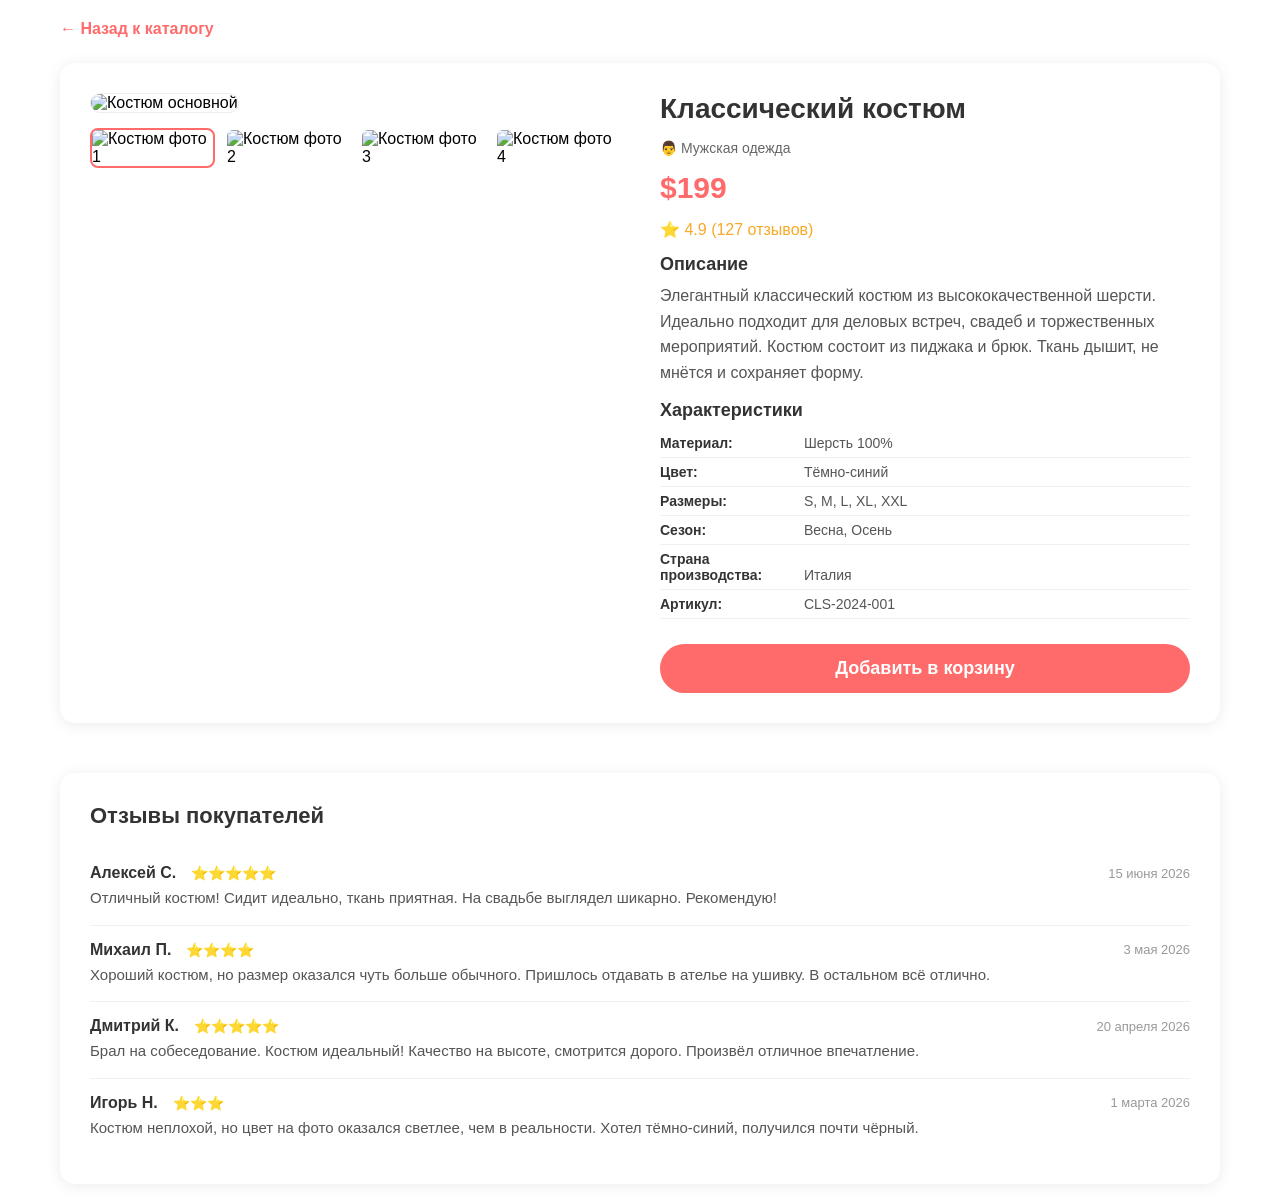
==== product.html @ 4b59ba64 "Добавлена страница детального просмотра товара" ====
<!DOCTYPE html>
<html lang="ru">
<head>
    <meta charset="UTF-8">
    <meta name="viewport" content="width=device-width, initial-scale=1.0">
    <title>Детальный просмотр — Онлайн-бутик одежды</title>
    <link rel="stylesheet" href="style.css">
</head>
<body>
    <div class="container">
        <!-- Навигация назад -->
        <a href="index.html" class="back-link">← Назад к каталогу</a>

        <!-- Товар: Костюм -->
        <div class="product-detail">
            <!-- Галерея изображений -->
            <div class="gallery">
                <div class="main-image">
                    <img src="https://via.placeholder.com/500x500/2c3e50/ffffff?text=Костюм+основной" alt="Костюм основной">
                </div>
                <div class="thumbnails">
                    <img src="https://via.placeholder.com/100x100/2c3e50/ffffff?text=Фото+1" alt="Костюм фото 1" class="thumbnail active">
                    <img src="https://via.placeholder.com/100x100/34495e/ffffff?text=Фото+2" alt="Костюм фото 2" class="thumbnail">
                    <img src="https://via.placeholder.com/100x100/1a252f/ffffff?text=Фото+3" alt="Костюм фото 3" class="thumbnail">
                    <img src="https://via.placeholder.com/100x100/4a6b8a/ffffff?text=Фото+4" alt="Костюм фото 4" class="thumbnail">
                </div>
            </div>

            <!-- Информация о товаре -->
            <div class="product-info">
                <h1>Классический костюм</h1>
                <p class="product-category">👨 Мужская одежда</p>
                <p class="product-price">$199</p>
                <p class="product-rating">⭐ 4.9 (127 отзывов)</p>

                <div class="product-description">
                    <h3>Описание</h3>
                    <p>Элегантный классический костюм из высококачественной шерсти. Идеально подходит для деловых встреч, свадеб и торжественных мероприятий. Костюм состоит из пиджака и брюк. Ткань дышит, не мнётся и сохраняет форму.</p>
                </div>

                <div class="product-characters">
                    <h3>Характеристики</h3>
                    <ul>
                        <li><span>Материал:</span> Шерсть 100%</li>
                        <li><span>Цвет:</span> Тёмно-синий</li>
                        <li><span>Размеры:</span> S, M, L, XL, XXL</li>
                        <li><span>Сезон:</span> Весна, Осень</li>
                        <li><span>Страна производства:</span> Италия</li>
                        <li><span>Артикул:</span> CLS-2024-001</li>
                    </ul>
                </div>

                <button class="btn-buy">Добавить в корзину</button>
            </div>
        </div>

        <!-- Раздел отзывов -->
        <div class="reviews-section">
            <h2>Отзывы покупателей</h2>

            <div class="review">
                <div class="review-header">
                    <span class="review-author">Алексей С.</span>
                    <span class="review-rating">⭐⭐⭐⭐⭐</span>
                    <span class="review-date">15 июня 2026</span>
                </div>
                <p class="review-text">Отличный костюм! Сидит идеально, ткань приятная. На свадьбе выглядел шикарно. Рекомендую!</p>
            </div>

            <div class="review">
                <div class="review-header">
                    <span class="review-author">Михаил П.</span>
                    <span class="review-rating">⭐⭐⭐⭐</span>
                    <span class="review-date">3 мая 2026</span>
                </div>
                <p class="review-text">Хороший костюм, но размер оказался чуть больше обычного. Пришлось отдавать в ателье на ушивку. В остальном всё отлично.</p>
            </div>

            <div class="review">
                <div class="review-header">
                    <span class="review-author">Дмитрий К.</span>
                    <span class="review-rating">⭐⭐⭐⭐⭐</span>
                    <span class="review-date">20 апреля 2026</span>
                </div>
                <p class="review-text">Брал на собеседование. Костюм идеальный! Качество на высоте, смотрится дорого. Произвёл отличное впечатление.</p>
            </div>

            <div class="review">
                <div class="review-header">
                    <span class="review-author">Игорь Н.</span>
                    <span class="review-rating">⭐⭐⭐</span>
                    <span class="review-date">1 марта 2026</span>
                </div>
                <p class="review-text">Костюм неплохой, но цвет на фото оказался светлее, чем в реальности. Хотел тёмно-синий, получился почти чёрный.</p>
            </div>
        </div>
    </div>
</body>
</html>
---- style.css ----
* {
    margin: 0;
    padding: 0;
    box-sizing: border-box;
    font-family: Arial, sans-serif;
}

.container {
    max-width: 1200px;
    margin: 0 auto;
    padding: 20px;
}

h1 {
    text-align: center;
    margin-bottom: 30px;
    color: #333;
}

/* Поле поиска */
.search-input {
    width: 100%;
    padding: 12px 20px;
    font-size: 16px;
    border: 2px solid #ddd;
    border-radius: 25px;
    margin-bottom: 30px;
    outline: none;
    transition: border 0.3s;
}

.search-input:focus {
    border-color: #ff6b6b;
}

/* Контейнер с товарами */
#itemsContainer {
    display: grid;
    grid-template-columns: repeat(auto-fill, minmax(250px, 1fr));
    gap: 25px;
    margin-bottom: 40px;
}

/* Карточка товара */
.item {
    background: #f9f9f9;
    border-radius: 10px;
    padding: 20px;
    box-shadow: 0 2px 8px rgba(0,0,0,0.1);
    transition: transform 0.3s, box-shadow 0.3s;
}

.item:hover {
    transform: translateY(-5px);
    box-shadow: 0 4px 15px rgba(0,0,0,0.15);
}

.item h3 {
    font-size: 20px;
    color: #333;
    margin-bottom: 8px;
}

.item .category {
    font-size: 14px;
    color: #666;
    margin-bottom: 8px;
}

.item .price {
    font-size: 22px;
    font-weight: bold;
    color: #ff6b6b;
    margin-bottom: 5px;
}

.item .rating {
    font-size: 16px;
    color: #f9a825;
}

/* Пагинация */
.pagination {
    display: flex;
    justify-content: center;
    gap: 10px;
}

.page-btn {
    padding: 10px 20px;
    font-size: 16px;
    border: 2px solid #ddd;
    border-radius: 8px;
    background: white;
    color: #333;
    cursor: pointer;
    transition: all 0.3s;
}

.page-btn:hover {
    background: #ff6b6b;
    color: white;
    border-color: #ff6b6b;
}

.page-btn:active {
    transform: scale(0.95);
}
/* ===== КНОПКА ПОДРОБНЕЕ ===== */
.btn-detail {
    display: inline-block;
    margin-top: 12px;
    padding: 8px 18px;
    background: #2c3e50;
    color: white;
    border-radius: 20px;
    text-decoration: none;
    font-size: 14px;
    transition: background 0.3s;
    text-align: center;
}

.btn-detail:hover {
    background: #1a252f;
}

/* ===== СТРАНИЦА ДЕТАЛЬНОГО ПРОСМОТРА ===== */
.back-link {
    display: inline-block;
    margin-bottom: 25px;
    color: #ff6b6b;
    text-decoration: none;
    font-size: 16px;
    font-weight: bold;
    transition: color 0.3s;
}

.back-link:hover {
    color: #e55a5a;
    text-decoration: underline;
}

.product-detail {
    display: grid;
    grid-template-columns: 1fr 1fr;
    gap: 40px;
    margin-bottom: 50px;
    background: #fff;
    padding: 30px;
    border-radius: 15px;
    box-shadow: 0 2px 15px rgba(0,0,0,0.08);
}

.gallery {
    display: flex;
    flex-direction: column;
    gap: 15px;
}

.main-image img {
    width: 100%;
    height: auto;
    border-radius: 10px;
    border: 1px solid #eee;
}

.thumbnails {
    display: grid;
    grid-template-columns: repeat(4, 1fr);
    gap: 10px;
}

.thumbnail {
    width: 100%;
    height: auto;
    border-radius: 8px;
    border: 2px solid transparent;
    cursor: pointer;
    transition: border 0.3s, transform 0.3s;
}

.thumbnail:hover {
    border-color: #ff6b6b;
    transform: scale(1.05);
}

.thumbnail.active {
    border-color: #ff6b6b;
}

.product-info {
    display: flex;
    flex-direction: column;
    gap: 15px;
}

.product-info h1 {
    font-size: 28px;
    color: #333;
    margin: 0;
    text-align: left;
}

.product-category {
    font-size: 14px;
    color: #666;
}

.product-price {
    font-size: 30px;
    font-weight: bold;
    color: #ff6b6b;
}

.product-rating {
    font-size: 16px;
    color: #f9a825;
}

.product-description h3,
.product-characters h3 {
    font-size: 18px;
    color: #333;
    margin-bottom: 8px;
}

.product-description p {
    color: #555;
    line-height: 1.6;
}

.product-characters ul {
    list-style: none;
    padding: 0;
}

.product-characters ul li {
    padding: 6px 0;
    border-bottom: 1px solid #f0f0f0;
    font-size: 14px;
    color: #555;
}

.product-characters ul li span {
    font-weight: bold;
    color: #333;
    display: inline-block;
    width: 140px;
}

.btn-buy {
    padding: 14px 30px;
    background: #ff6b6b;
    color: white;
    border: none;
    border-radius: 25px;
    font-size: 18px;
    font-weight: bold;
    cursor: pointer;
    transition: background 0.3s, transform 0.2s;
    margin-top: 10px;
    width: 100%;
}

.btn-buy:hover {
    background: #e55a5a;
    transform: scale(1.02);
}

.btn-buy:active {
    transform: scale(0.98);
}

.reviews-section {
    background: #fff;
    padding: 30px;
    border-radius: 15px;
    box-shadow: 0 2px 15px rgba(0,0,0,0.08);
}

.reviews-section h2 {
    font-size: 22px;
    color: #333;
    margin-bottom: 20px;
    text-align: left;
}

.review {
    padding: 15px 0;
    border-bottom: 1px solid #f0f0f0;
}

.review:last-child {
    border-bottom: none;
}

.review-header {
    display: flex;
    align-items: center;
    gap: 15px;
    flex-wrap: wrap;
    margin-bottom: 5px;
}

.review-author {
    font-weight: bold;
    color: #333;
    font-size: 16px;
}

.review-rating {
    color: #f9a825;
    font-size: 14px;
}

.review-date {
    color: #999;
    font-size: 13px;
    margin-left: auto;
}

.review-text {
    color: #555;
    line-height: 1.5;
    font-size: 15px;
}

/* Адаптив */
@media (max-width: 768px) {
    .product-detail {
        grid-template-columns: 1fr;
        gap: 20px;
        padding: 20px;
    }

    .thumbnails {
        grid-template-columns: repeat(4, 1fr);
    }

    .product-info h1 {
        font-size: 22px;
    }

    .review-header {
        flex-direction: column;
        align-items: flex-start;
        gap: 5px;
    }

    .review-date {
        margin-left: 0;
    }
}

@media (max-width: 480px) {
    .thumbnails {
        grid-template-columns: repeat(2, 1fr);
    }

    .product-characters ul li span {
        width: 100px;
    }
}
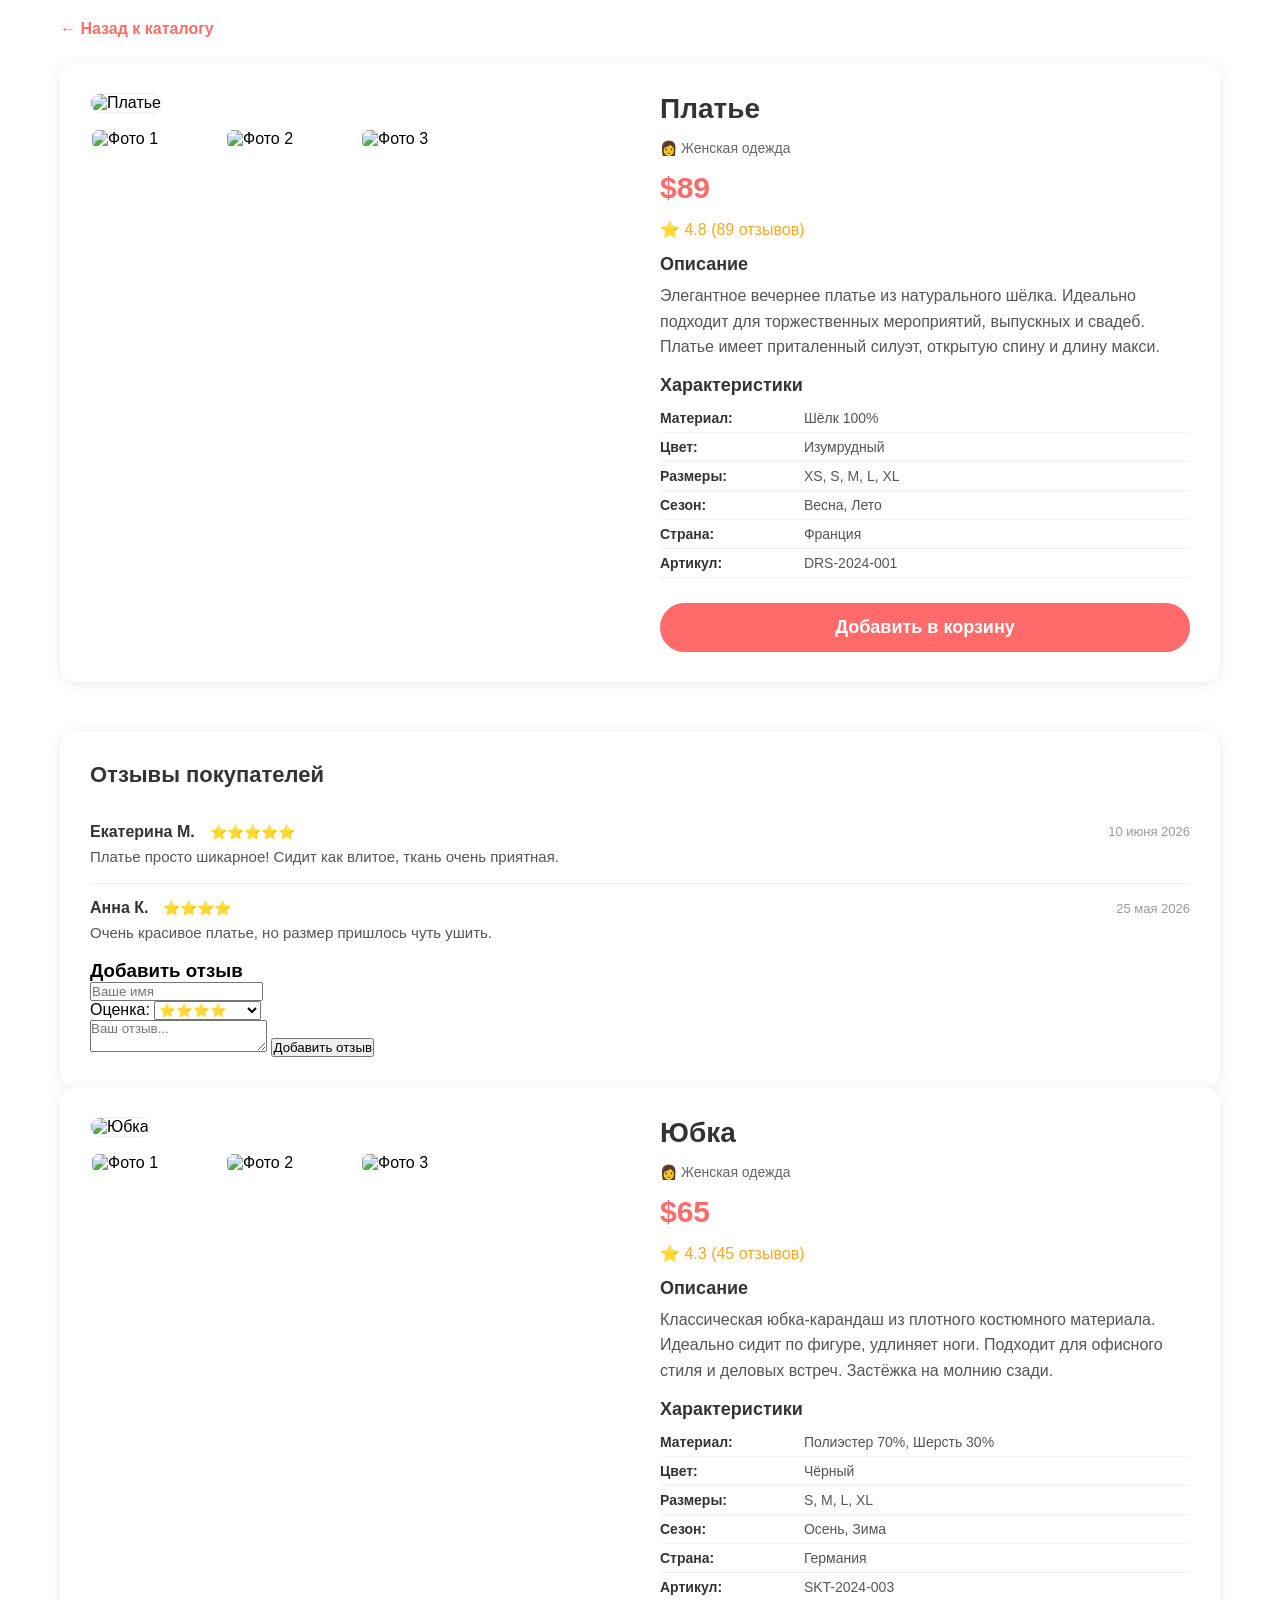
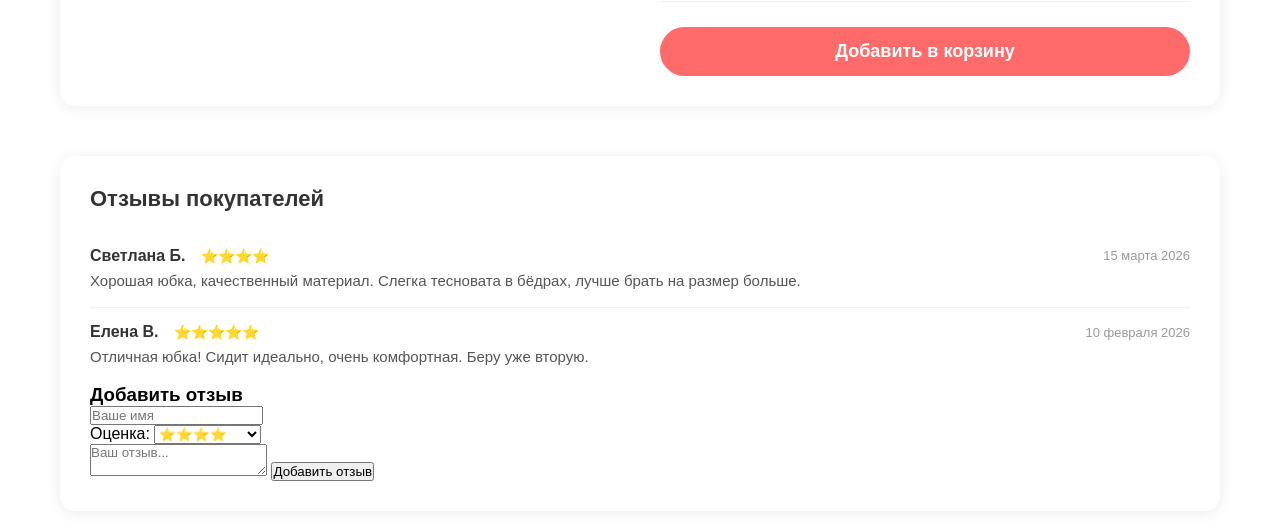
==== commit 41060764: "Update product.html Добавлена интерактивность: клик по миниатюрам меняет фото, добавлены реальные из" ====
--- a/product.html
+++ b/product.html
@@ -11,33 +11,254 @@
         <!-- Навигация назад -->
         <a href="index.html" class="back-link">← Назад к каталогу</a>
 
-        <!-- Товар: Костюм -->
-        <div class="product-detail">
-            <!-- Галерея изображений -->
+        <!-- ====== ТОВАР 1: ПЛАТЬЕ ====== -->
+        <div id="product1" class="product-detail">
             <div class="gallery">
                 <div class="main-image">
-                    <img src="https://via.placeholder.com/500x500/2c3e50/ffffff?text=Костюм+основной" alt="Костюм основной">
+                     <img src="images/platye-1.jpg" alt="Платье" id="mainImage1">
+    </div>
+    <div class="thumbnails">
+        <img src="images/platye-2.jpg" alt="Фото 1" class="thumbnail" data-main="images/platye-1.jpg">
+        <img src="images/platye-3.jpg" alt="Фото 2" class="thumbnail" data-main="images/platye-3.jpg">
+        <img src="images/platye-4.jpg" alt="Фото 3" class="thumbnail" data-main="images/platye-4.jpg">
+    </div>
+</div>
+            <div class="product-info">
+                <h1>Платье</h1>
+                <p class="product-category">👩 Женская одежда</p>
+                <p class="product-price">$89</p>
+                <p class="product-rating">⭐ 4.8 (89 отзывов)</p>
+                <div class="product-description">
+                    <h3>Описание</h3>
+                    <p>Элегантное вечернее платье из натурального шёлка. Идеально подходит для торжественных мероприятий, выпускных и свадеб. Платье имеет приталенный силуэт, открытую спину и длину макси.</p>
+                </div>
+                <div class="product-characters">
+                    <h3>Характеристики</h3>
+                    <ul>
+                        <li><span>Материал:</span> Шёлк 100%</li>
+                        <li><span>Цвет:</span> Изумрудный</li>
+                        <li><span>Размеры:</span> XS, S, M, L, XL</li>
+                        <li><span>Сезон:</span> Весна, Лето</li>
+                        <li><span>Страна:</span> Франция</li>
+                        <li><span>Артикул:</span> DRS-2024-001</li>
+                    </ul>
+                </div>
+                <button class="btn-buy">Добавить в корзину</button>
+            </div>
+        </div>
+
+        <!-- ====== ОТЗЫВЫ ДЛЯ ПЛАТЬЯ ====== -->
+        <div id="reviews1" class="reviews-section">
+            <h2>Отзывы покупателей</h2>
+            <div id="reviewsContainer1">
+                <div class="review">
+                    <div class="review-header">
+                        <span class="review-author">Екатерина М.</span>
+                        <span class="review-rating">⭐⭐⭐⭐⭐</span>
+                        <span class="review-date">10 июня 2026</span>
+                    </div>
+                    <p class="review-text">Платье просто шикарное! Сидит как влитое, ткань очень приятная.</p>
+                </div>
+                <div class="review">
+                    <div class="review-header">
+                        <span class="review-author">Анна К.</span>
+                        <span class="review-rating">⭐⭐⭐⭐</span>
+                        <span class="review-date">25 мая 2026</span>
+                    </div>
+                    <p class="review-text">Очень красивое платье, но размер пришлось чуть ушить.</p>
+                </div>
+            </div>
+            <!-- Форма добавления отзыва -->
+            <div class="review-form">
+                <h3>Добавить отзыв</h3>
+                <input type="text" id="reviewAuthor1" placeholder="Ваше имя" class="review-input">
+                <div class="rating-select">
+                    <span>Оценка: </span>
+                    <select id="reviewRating1" class="review-select">
+                        <option value="⭐">⭐</option>
+                        <option value="⭐⭐">⭐⭐</option>
+                        <option value="⭐⭐⭐">⭐⭐⭐</option>
+                        <option value="⭐⭐⭐⭐" selected>⭐⭐⭐⭐</option>
+                        <option value="⭐⭐⭐⭐⭐">⭐⭐⭐⭐⭐</option>
+                    </select>
+                </div>
+                <textarea id="reviewText1" placeholder="Ваш отзыв..." class="review-textarea"></textarea>
+                <button class="btn-submit-review" data-target="1">Добавить отзыв</button>
+            </div>
+        </div>
+
+        <!-- ====== ТОВАР 2: БЛУЗКА ====== -->
+        <div id="product2" class="product-detail" style="display:none;">
+            <div class="gallery">
+                <div class="main-image">
+                    <img src="images/bluzka-1.jpg" alt="Блузка" id="mainImage2">
                 </div>
                 <div class="thumbnails">
-                    <img src="https://via.placeholder.com/100x100/2c3e50/ffffff?text=Фото+1" alt="Костюм фото 1" class="thumbnail active">
-                    <img src="https://via.placeholder.com/100x100/34495e/ffffff?text=Фото+2" alt="Костюм фото 2" class="thumbnail">
-                    <img src="https://via.placeholder.com/100x100/1a252f/ffffff?text=Фото+3" alt="Костюм фото 3" class="thumbnail">
-                    <img src="https://via.placeholder.com/100x100/4a6b8a/ffffff?text=Фото+4" alt="Костюм фото 4" class="thumbnail">
-                </div>
-            </div>
-
-            <!-- Информация о товаре -->
+                    <img src="images/bluzka-2.jpg" alt="Фото 1" class="thumbnail" data-main="images/bluzka-1.jpg">
+            <img src="images/bluzka-3.jpg" alt="Фото 2" class="thumbnail" data-main="images/bluzka-3.jpg">
+            <img src="images/bluzka-4.jpg" alt="Фото 3" class="thumbnail" data-main="images/bluzka-4.jpg">
+                </div>
+            </div>
+            <div class="product-info">
+                <h1>Блузка</h1>
+                <p class="product-category">👩 Женская одежда</p>
+                <p class="product-price">$55</p>
+                <p class="product-rating">⭐ 4.5 (67 отзывов)</p>
+                <div class="product-description">
+                    <h3>Описание</h3>
+                    <p>Стильная шёлковая блузка с V-образным вырезом и длинными рукавами. Отлично сочетается с юбками и брюками.</p>
+                </div>
+                <div class="product-characters">
+                    <h3>Характеристики</h3>
+                    <ul>
+                        <li><span>Материал:</span> Шёлк 100%</li>
+                        <li><span>Цвет:</span> Белый</li>
+                        <li><span>Размеры:</span> XS, S, M, L</li>
+                        <li><span>Сезон:</span> Весна, Лето</li>
+                        <li><span>Страна:</span> Италия</li>
+                        <li><span>Артикул:</span> BLZ-2024-002</li>
+                    </ul>
+                </div>
+                <button class="btn-buy">Добавить в корзину</button>
+            </div>
+        </div>
+
+        <!-- ====== ОТЗЫВЫ ДЛЯ БЛУЗКИ ====== -->
+        <div id="reviews2" class="reviews-section" style="display:none;">
+            <h2>Отзывы покупателей</h2>
+            <div id="reviewsContainer2">
+                <div class="review">
+                    <div class="review-header">
+                        <span class="review-author">Ольга П.</span>
+                        <span class="review-rating">⭐⭐⭐⭐⭐</span>
+                        <span class="review-date">5 июня 2026</span>
+                    </div>
+                    <p class="review-text">Любимая блузка! Носила уже много раз, не теряет форму.</p>
+                </div>
+            </div>
+            <div class="review-form">
+                <h3>Добавить отзыв</h3>
+                <input type="text" id="reviewAuthor2" placeholder="Ваше имя" class="review-input">
+                <div class="rating-select">
+                    <span>Оценка: </span>
+                    <select id="reviewRating2" class="review-select">
+                        <option value="⭐">⭐</option>
+                        <option value="⭐⭐">⭐⭐</option>
+                        <option value="⭐⭐⭐">⭐⭐⭐</option>
+                        <option value="⭐⭐⭐⭐" selected>⭐⭐⭐⭐</option>
+                        <option value="⭐⭐⭐⭐⭐">⭐⭐⭐⭐⭐</option>
+                    </select>
+                </div>
+                <textarea id="reviewText2" placeholder="Ваш отзыв..." class="review-textarea"></textarea>
+                <button class="btn-submit-review" data-target="2">Добавить отзыв</button>
+            </div>
+        </div>
+
+        <!-- ====== ТОВАР 3: ЮБКА ====== -->
+<div id="product3" class="product-detail">
+    <div class="gallery">
+        <div class="main-image">
+            <img src="images/ubka-1.jpg" alt="Юбка" id="mainImage3">
+        </div>
+        <div class="thumbnails">
+            <img src="images/ubka-2.jpg" alt="Фото 1" class="thumbnail" data-main="images/ubka-1.jpg">
+            <img src="images/ubka-3.jpg" alt="Фото 2" class="thumbnail" data-main="images/ubka-3.jpg">
+            <img src="images/ubka-4.jpg" alt="Фото 3" class="thumbnail" data-main="images/ubka-4.jpg">
+        </div>
+    </div>
+    <div class="product-info">
+        <h1>Юбка</h1>
+        <p class="product-category">👩 Женская одежда</p>
+        <p class="product-price">$65</p>
+        <p class="product-rating">⭐ 4.3 (45 отзывов)</p>
+        
+        <div class="product-description">
+            <h3>Описание</h3>
+            <p>Классическая юбка-карандаш из плотного костюмного материала. Идеально сидит по фигуре, удлиняет ноги. Подходит для офисного стиля и деловых встреч. Застёжка на молнию сзади.</p>
+        </div>
+        
+        <div class="product-characters">
+            <h3>Характеристики</h3>
+            <ul>
+                <li><span>Материал:</span> Полиэстер 70%, Шерсть 30%</li>
+                <li><span>Цвет:</span> Чёрный</li>
+                <li><span>Размеры:</span> S, M, L, XL</li>
+                <li><span>Сезон:</span> Осень, Зима</li>
+                <li><span>Страна:</span> Германия</li>
+                <li><span>Артикул:</span> SKT-2024-003</li>
+            </ul>
+        </div>
+        
+        <button class="btn-buy">Добавить в корзину</button>
+    </div>
+</div>
+
+<!-- ====== ОТЗЫВЫ ДЛЯ ЮБКИ (ВНИЗУ) ====== -->
+<div id="reviews3" class="reviews-section">
+    <h2>Отзывы покупателей</h2>
+    
+    <div id="reviewsContainer3">
+        <div class="review">
+            <div class="review-header">
+                <span class="review-author">Светлана Б.</span>
+                <span class="review-rating">⭐⭐⭐⭐</span>
+                <span class="review-date">15 марта 2026</span>
+            </div>
+            <p class="review-text">Хорошая юбка, качественный материал. Слегка тесновата в бёдрах, лучше брать на размер больше.</p>
+        </div>
+        <div class="review">
+            <div class="review-header">
+                <span class="review-author">Елена В.</span>
+                <span class="review-rating">⭐⭐⭐⭐⭐</span>
+                <span class="review-date">10 февраля 2026</span>
+            </div>
+            <p class="review-text">Отличная юбка! Сидит идеально, очень комфортная. Беру уже вторую.</p>
+        </div>
+    </div>
+
+    <!-- ФОРМА ДОБАВЛЕНИЯ ОТЗЫВА -->
+    <div class="review-form">
+        <h3>Добавить отзыв</h3>
+        <input type="text" id="reviewAuthor3" placeholder="Ваше имя" class="review-input">
+        
+        <div class="rating-select">
+            <span>Оценка: </span>
+            <select id="reviewRating3" class="review-select">
+                <option value="⭐">⭐</option>
+                <option value="⭐⭐">⭐⭐</option>
+                <option value="⭐⭐⭐">⭐⭐⭐</option>
+                <option value="⭐⭐⭐⭐" selected>⭐⭐⭐⭐</option>
+                <option value="⭐⭐⭐⭐⭐">⭐⭐⭐⭐⭐</option>
+            </select>
+        </div>
+        
+        <textarea id="reviewText3" placeholder="Ваш отзыв..." class="review-textarea"></textarea>
+        <button class="btn-submit-review" data-target="3">Добавить отзыв</button>
+    </div>
+</div>
+
+        <!-- ====== ТОВАР 4: КОСТЮМ ====== -->
+        <div id="product4" class="product-detail" style="display:none;">
+            <!-- Галерея Костюма -->
+<div class="gallery">
+    <div class="main-image">
+        <img src="images/kostum-1.jpg" alt="Костюм" id="mainImage4">
+    </div>
+    <div class="thumbnails">
+        <img src="images/kostum-2.jpg" alt="Фото 1" class="thumbnail" data-main="images/kostum-1.jpg">
+        <img src="images/kostum-3.jpg" alt="Фото 2" class="thumbnail" data-main="images/kostum-3.jpg">
+        <img src="images/kostum-4.jpg" alt="Фото 3" class="thumbnail" data-main="images/kostum-4.jpg">
+    </div>
+</div>
             <div class="product-info">
                 <h1>Классический костюм</h1>
                 <p class="product-category">👨 Мужская одежда</p>
                 <p class="product-price">$199</p>
                 <p class="product-rating">⭐ 4.9 (127 отзывов)</p>
-
                 <div class="product-description">
                     <h3>Описание</h3>
-                    <p>Элегантный классический костюм из высококачественной шерсти. Идеально подходит для деловых встреч, свадеб и торжественных мероприятий. Костюм состоит из пиджака и брюк. Ткань дышит, не мнётся и сохраняет форму.</p>
-                </div>
-
+                    <p>Элегантный классический костюм из высококачественной шерсти. Идеально подходит для деловых встреч, свадеб и торжественных мероприятий.</p>
+                </div>
                 <div class="product-characters">
                     <h3>Характеристики</h3>
                     <ul>
@@ -45,55 +266,198 @@
                         <li><span>Цвет:</span> Тёмно-синий</li>
                         <li><span>Размеры:</span> S, M, L, XL, XXL</li>
                         <li><span>Сезон:</span> Весна, Осень</li>
-                        <li><span>Страна производства:</span> Италия</li>
-                        <li><span>Артикул:</span> CLS-2024-001</li>
+                        <li><span>Страна:</span> Италия</li>
+                        <li><span>Артикул:</span> CLS-2024-004</li>
                     </ul>
                 </div>
-
                 <button class="btn-buy">Добавить в корзину</button>
             </div>
         </div>
 
-        <!-- Раздел отзывов -->
-        <div class="reviews-section">
+        <!-- ====== ОТЗЫВЫ ДЛЯ КОСТЮМА ====== -->
+        <div id="reviews4" class="reviews-section" style="display:none;">
             <h2>Отзывы покупателей</h2>
-
-            <div class="review">
-                <div class="review-header">
-                    <span class="review-author">Алексей С.</span>
-                    <span class="review-rating">⭐⭐⭐⭐⭐</span>
-                    <span class="review-date">15 июня 2026</span>
-                </div>
-                <p class="review-text">Отличный костюм! Сидит идеально, ткань приятная. На свадьбе выглядел шикарно. Рекомендую!</p>
-            </div>
-
-            <div class="review">
-                <div class="review-header">
-                    <span class="review-author">Михаил П.</span>
-                    <span class="review-rating">⭐⭐⭐⭐</span>
-                    <span class="review-date">3 мая 2026</span>
-                </div>
-                <p class="review-text">Хороший костюм, но размер оказался чуть больше обычного. Пришлось отдавать в ателье на ушивку. В остальном всё отлично.</p>
-            </div>
-
-            <div class="review">
-                <div class="review-header">
-                    <span class="review-author">Дмитрий К.</span>
-                    <span class="review-rating">⭐⭐⭐⭐⭐</span>
-                    <span class="review-date">20 апреля 2026</span>
-                </div>
-                <p class="review-text">Брал на собеседование. Костюм идеальный! Качество на высоте, смотрится дорого. Произвёл отличное впечатление.</p>
-            </div>
-
-            <div class="review">
-                <div class="review-header">
-                    <span class="review-author">Игорь Н.</span>
-                    <span class="review-rating">⭐⭐⭐</span>
-                    <span class="review-date">1 марта 2026</span>
-                </div>
-                <p class="review-text">Костюм неплохой, но цвет на фото оказался светлее, чем в реальности. Хотел тёмно-синий, получился почти чёрный.</p>
-            </div>
-        </div>
-    </div>
+            <div id="reviewsContainer4">
+                <div class="review">
+                    <div class="review-header">
+                        <span class="review-author">Алексей С.</span>
+                        <span class="review-rating">⭐⭐⭐⭐⭐</span>
+                        <span class="review-date">15 июня 2026</span>
+                    </div>
+                    <p class="review-text">Отличный костюм! Сидит идеально, ткань приятная. Рекомендую!</p>
+                </div>
+                <div class="review">
+                    <div class="review-header">
+                        <span class="review-author">Михаил П.</span>
+                        <span class="review-rating">⭐⭐⭐⭐</span>
+                        <span class="review-date">3 мая 2026</span>
+                    </div>
+                    <p class="review-text">Хороший костюм, но размер оказался чуть больше обычного.</p>
+                </div>
+                <div class="review">
+                    <div class="review-header">
+                        <span class="review-author">Дмитрий К.</span>
+                        <span class="review-rating">⭐⭐⭐⭐⭐</span>
+                        <span class="review-date">20 апреля 2026</span>
+                    </div>
+                    <p class="review-text">Брал на собеседование. Костюм идеальный! Произвёл отличное впечатление.</p>
+                </div>
+            </div>
+            <div class="review-form">
+                <h3>Добавить отзыв</h3>
+                <input type="text" id="reviewAuthor4" placeholder="Ваше имя" class="review-input">
+                <div class="rating-select">
+                    <span>Оценка: </span>
+                    <select id="reviewRating4" class="review-select">
+                        <option value="⭐">⭐</option>
+                        <option value="⭐⭐">⭐⭐</option>
+                        <option value="⭐⭐⭐">⭐⭐⭐</option>
+                        <option value="⭐⭐⭐⭐" selected>⭐⭐⭐⭐</option>
+                        <option value="⭐⭐⭐⭐⭐">⭐⭐⭐⭐⭐</option>
+                    </select>
+                </div>
+                <textarea id="reviewText4" placeholder="Ваш отзыв..." class="review-textarea"></textarea>
+                <button class="btn-submit-review" data-target="4">Добавить отзыв</button>
+            </div>
+        </div>
+
+        <!-- ====== ТОВАР 5: РУБАШКА ====== -->
+        <div id="product5" class="product-detail" style="display:none;">
+            <div class="gallery">
+                <div class="main-image">
+                    <img src="images/rubashka-1.jpg" alt="Рубашка" id="mainImage5">
+                </div>
+                <div class="thumbnails">
+                    <img src="images/rubashka-2.jpg" alt="Фото 1" class="thumbnail" data-main="images/rubashka-1.jpg">
+            <img src="images/rubashka-3.jpg" alt="Фото 2" class="thumbnail" data-main="images/rubashka-3.jpg">
+            <img src="images/rubashka-4.jpg" alt="Фото 3" class="thumbnail" data-main="images/rubashka-4.jpg">
+                </div>
+            </div>
+            <div class="product-info">
+                <h1>Рубашка</h1>
+                <p class="product-category">👨 Мужская одежда</p>
+                <p class="product-price">$45</p>
+                <p class="product-rating">⭐ 4.4 (58 отзывов)</p>
+                <div class="product-description">
+                    <h3>Описание</h3>
+                    <p>Классическая мужская рубашка из хлопка. Идеально сидит, не требует особого ухода. Подходит для офиса и повседневной носки.</p>
+                </div>
+                <div class="product-characters">
+                    <h3>Характеристики</h3>
+                    <ul>
+                        <li><span>Материал:</span> Хлопок 100%</li>
+                        <li><span>Цвет:</span> Белый</li>
+                        <li><span>Размеры:</span> S, M, L, XL</li>
+                        <li><span>Сезон:</span> Все сезоны</li>
+                        <li><span>Страна:</span> Турция</li>
+                        <li><span>Артикул:</span> SHT-2024-005</li>
+                    </ul>
+                </div>
+                <button class="btn-buy">Добавить в корзину</button>
+            </div>
+        </div>
+
+        <!-- ====== ОТЗЫВЫ ДЛЯ РУБАШКИ ====== -->
+        <div id="reviews5" class="reviews-section" style="display:none;">
+            <h2>Отзывы покупателей</h2>
+            <div id="reviewsContainer5">
+                <div class="review">
+                    <div class="review-header">
+                        <span class="review-author">Владимир Н.</span>
+                        <span class="review-rating">⭐⭐⭐⭐⭐</span>
+                        <span class="review-date">10 мая 2026</span>
+                    </div>
+                    <p class="review-text">Отличная рубашка! Хороший хлопок, не мнётся.</p>
+                </div>
+            </div>
+            <div class="review-form">
+                <h3>Добавить отзыв</h3>
+                <input type="text" id="reviewAuthor5" placeholder="Ваше имя" class="review-input">
+                <div class="rating-select">
+                    <span>Оценка: </span>
+                    <select id="reviewRating5" class="review-select">
+                        <option value="⭐">⭐</option>
+                        <option value="⭐⭐">⭐⭐</option>
+                        <option value="⭐⭐⭐">⭐⭐⭐</option>
+                        <option value="⭐⭐⭐⭐" selected>⭐⭐⭐⭐</option>
+                        <option value="⭐⭐⭐⭐⭐">⭐⭐⭐⭐⭐</option>
+                    </select>
+                </div>
+                <textarea id="reviewText5" placeholder="Ваш отзыв..." class="review-textarea"></textarea>
+                <button class="btn-submit-review" data-target="5">Добавить отзыв</button>
+            </div>
+        </div>
+
+        <!-- ====== ТОВАР 6: ДЖИНСЫ ====== -->
+        <div id="product6" class="product-detail" style="display:none;">
+            <div class="gallery">
+                <div class="main-image">
+                    <img src="images/dzhinsy-1.jpg" alt="Джинсы" id="mainImage6">
+                </div>
+                <div class="thumbnails">
+                    <img src="images/dzhinsy-2.jpg" alt="Фото 1" class="thumbnail" data-main="images/dzhinsy-1.jpg">
+            <img src="images/dzhinsy-3.jpg" alt="Фото 2" class="thumbnail" data-main="images/dzhinsy-3.jpg">
+            <img src="images/dzhinsy-4.jpg" alt="Фото 3" class="thumbnail" data-main="images/dzhinsy-4.jpg">
+                </div>
+            </div>
+            <div class="product-info">
+                <h1>Джинсы</h1>
+                <p class="product-category">👨 Мужская одежда</p>
+                <p class="product-price">$75</p>
+                <p class="product-rating">⭐ 4.6 (92 отзыва)</p>
+                <div class="product-description">
+                    <h3>Описание</h3>
+                    <p>Стильные прямые джинсы из денима средней плотности. Классическая модель с пятью карманами.</p>
+                </div>
+                <div class="product-characters">
+                    <h3>Характеристики</h3>
+                    <ul>
+                        <li><span>Материал:</span> Деним 100% хлопок</li>
+                        <li><span>Цвет:</span> Тёмно-синий</li>
+                        <li><span>Размеры:</span> 30-42 (US)</li>
+                        <li><span>Сезон:</span> Все сезоны</li>
+                        <li><span>Страна:</span> Турция</li>
+                        <li><span>Артикул:</span> JNS-2024-006</li>
+                    </ul>
+                </div>
+                <button class="btn-buy">Добавить в корзину</button>
+            </div>
+        </div>
+
+        <!-- ====== ОТЗЫВЫ ДЛЯ ДЖИНСОВ ====== -->
+        <div id="reviews6" class="reviews-section" style="display:none;">
+            <h2>Отзывы покупателей</h2>
+            <div id="reviewsContainer6">
+                <div class="review">
+                    <div class="review-header">
+                        <span class="review-author">Артём Р.</span>
+                        <span class="review-rating">⭐⭐⭐⭐⭐</span>
+                        <span class="review-date">20 мая 2026</span>
+                    </div>
+                    <p class="review-text">Лучшие джинсы! Сидят отлично, не растягиваются.</p>
+                </div>
+            </div>
+            <div class="review-form">
+                <h3>Добавить отзыв</h3>
+                <input type="text" id="reviewAuthor6" placeholder="Ваше имя" class="review-input">
+                <div class="rating-select">
+                    <span>Оценка: </span>
+                    <select id="reviewRating6" class="review-select">
+                        <option value="⭐">⭐</option>
+                        <option value="⭐⭐">⭐⭐</option>
+                        <option value="⭐⭐⭐">⭐⭐⭐</option>
+                        <option value="⭐⭐⭐⭐" selected>⭐⭐⭐⭐</option>
+                        <option value="⭐⭐⭐⭐⭐">⭐⭐⭐⭐⭐</option>
+                    </select>
+                </div>
+                <textarea id="reviewText6" placeholder="Ваш отзыв..." class="review-textarea"></textarea>
+                <button class="btn-submit-review" data-target="6">Добавить отзыв</button>
+            </div>
+        </div>
+
+    </div>
+
+    <!-- Подключаем скрипт для страницы детального просмотра -->
+    <script src="product-script.js"></script>
 </body>
-</html>+</html>
--- a/style.css
+++ b/style.css
@@ -17,23 +17,70 @@
     color: #333;
 }
 
-/* Поле поиска */
+/* ===== ПОИСК И СОРТИРОВКА ===== */
+.search-sort {
+    display: flex;
+    flex-direction: column;
+    gap: 15px;
+    margin-bottom: 30px;
+}
+
 .search-input {
     width: 100%;
     padding: 12px 20px;
     font-size: 16px;
     border: 2px solid #ddd;
     border-radius: 25px;
-    margin-bottom: 30px;
     outline: none;
     transition: border 0.3s;
+    box-sizing: border-box;
 }
 
 .search-input:focus {
+    border-color: #ff6b6b;Я
+}
+
+.sort-buttons {
+    display: flex;
+    gap: 10px;
+    flex-wrap: wrap;
+}
+
+.sort-btn {
+    padding: 8px 16px;
+    border: 2px solid #ddd;
+    border-radius: 20px;
+    background: #f0f0f0;
+    color: #333;
+    cursor: pointer;
+    font-size: 14px;
+    transition: all 0.3s;
+}
+
+.sort-btn:hover {
     border-color: #ff6b6b;
-}
-
-/* Контейнер с товарами */
+    transform: scale(1.02);
+}
+
+#resetFilters {
+    background: #2c3e50;
+    color: white;
+    border-color: #2c3e50;
+}
+
+#resetFilters:hover {
+    background: #1a252f;
+}
+
+.no-results {
+    text-align: center;
+    font-size: 20px;
+    color: #999;
+    padding: 40px 0;
+    grid-column: 1 / -1;
+}
+
+/* ===== ТОВАРЫ ===== */
 #itemsContainer {
     display: grid;
     grid-template-columns: repeat(auto-fill, minmax(250px, 1fr));
@@ -41,7 +88,6 @@
     margin-bottom: 40px;
 }
 
-/* Карточка товара */
 .item {
     background: #f9f9f9;
     border-radius: 10px;
@@ -79,33 +125,6 @@
     color: #f9a825;
 }
 
-/* Пагинация */
-.pagination {
-    display: flex;
-    justify-content: center;
-    gap: 10px;
-}
-
-.page-btn {
-    padding: 10px 20px;
-    font-size: 16px;
-    border: 2px solid #ddd;
-    border-radius: 8px;
-    background: white;
-    color: #333;
-    cursor: pointer;
-    transition: all 0.3s;
-}
-
-.page-btn:hover {
-    background: #ff6b6b;
-    color: white;
-    border-color: #ff6b6b;
-}
-
-.page-btn:active {
-    transform: scale(0.95);
-}
 /* ===== КНОПКА ПОДРОБНЕЕ ===== */
 .btn-detail {
     display: inline-block;
@@ -124,6 +143,37 @@
     background: #1a252f;
 }
 
+/* ===== ПАГИНАЦИЯ ===== */
+.pagination {
+    display: flex;
+    justify-content: center;
+    gap: 10px;
+    margin-top: 20px;
+}
+
+.page-btn {
+    padding: 10px 20px;
+    font-size: 16px;
+    border: 2px solid #ddd;
+    border-radius: 8px;
+    background: white;
+    color: #333;
+    cursor: pointer;
+    transition: all 0.3s;
+}
+
+.page-btn:hover {
+    background: #ff6b6b;
+    color: white;
+    border-color: #ff6b6b;
+}
+
+.page-btn.active {
+    background: #ff6b6b;
+    color: white;
+    border-color: #ff6b6b;
+}
+
 /* ===== СТРАНИЦА ДЕТАЛЬНОГО ПРОСМОТРА ===== */
 .back-link {
     display: inline-block;
@@ -325,7 +375,7 @@
     font-size: 15px;
 }
 
-/* Адаптив */
+/* ===== АДАПТИВ ===== */
 @media (max-width: 768px) {
     .product-detail {
         grid-template-columns: 1fr;
@@ -360,4 +410,4 @@
     .product-characters ul li span {
         width: 100px;
     }
-}+}
